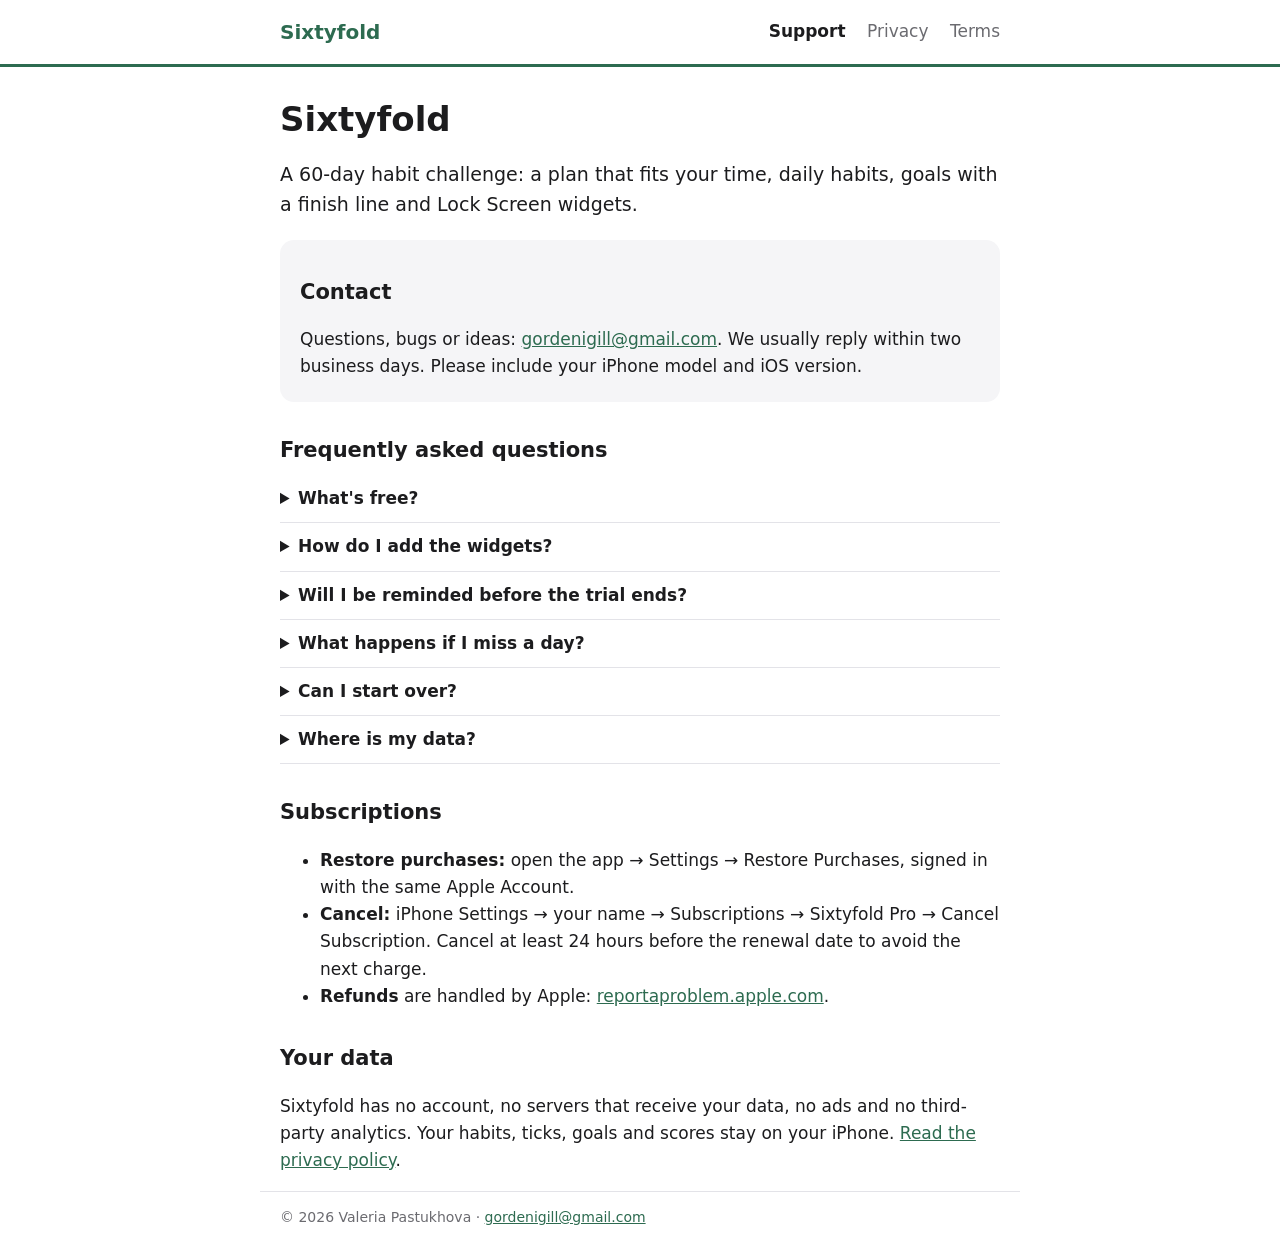
==== sixtyfold/index.html @ 9a2c5279 "Sixtyfold support, privacy and terms pages Co-Authored-By: Claude Opus 5.5 <noreply@anthropic.com>" ====
<!doctype html>
<html lang="en">
<head>
<meta charset="utf-8">
<meta name="viewport" content="width=device-width, initial-scale=1">
<title>Sixtyfold — Support</title>
<link rel="stylesheet" href="../style.css">
<style>:root{--accent: #2D6B50;}</style></head>
<body>
<header class="top">
  <div class="wrap">
    <a class="brand" href="../sixtyfold/">Sixtyfold</a>
    <nav>
      <a href="../sixtyfold/" aria-current="page">Support</a>
      <a href="../sixtyfold/privacy/">Privacy</a>
      <a href="../sixtyfold/terms/">Terms</a>
    </nav>
  </div>
</header>
<main class="wrap">
<h1>Sixtyfold</h1>
<p class="lead">A 60-day habit challenge: a plan that fits your time, daily habits, goals with a finish line and Lock Screen widgets.</p>

<section class="card">
  <h2>Contact</h2>
  <p>Questions, bugs or ideas: <a href="mailto:gordenigill@gmail.com?subject=Sixtyfold%20support">gordenigill@gmail.com</a>.
  We usually reply within two business days. Please include your iPhone model and iOS version.</p>
</section>

<h2>Frequently asked questions</h2>
<details><summary>What&#39;s free?</summary><p>The 60-day challenge, 3 daily habits, 1 goal, and the Challenge and Year widgets. Sixtyfold Pro adds unlimited habits and goals, life areas and the Today and Goal Pace widgets.</p></details>
<details><summary>How do I add the widgets?</summary><p>Long-press the Home Screen or Lock Screen, tap Edit or Customize, then Add Widget and choose Sixtyfold. The Widgets tab in the app shows every widget with your data.</p></details>
<details><summary>Will I be reminded before the trial ends?</summary><p>Yes, if you allow notifications when you start the trial: one local reminder two days before the first charge. The paywall shows the exact charge date before you start.</p></details>
<details><summary>What happens if I miss a day?</summary><p>The challenge keeps counting. Your streak counts days where every habit was done, and it only breaks once the day is actually over. The 60-day map marks each day as done, partly done or missed.</p></details>
<details><summary>Can I start over?</summary><p>Yes. Settings → Start a new 60 days clears your ticks and starts again from day 1.</p></details>
<details><summary>Where is my data?</summary><p>Only on your iPhone. There is no account and no sync. Deleting the app deletes everything.</p></details>

<h2>Subscriptions</h2>
<ul>
  <li><strong>Restore purchases:</strong> open the app → Settings → Restore Purchases, signed in with the same Apple Account.</li>
  <li><strong>Cancel:</strong> iPhone Settings → your name → Subscriptions → Sixtyfold Pro → Cancel Subscription. Cancel at least 24 hours before the renewal date to avoid the next charge.</li>
  <li><strong>Refunds</strong> are handled by Apple: <a href="https://reportaproblem.apple.com">reportaproblem.apple.com</a>.</li>
</ul>

<h2>Your data</h2>
<p>Sixtyfold has no account, no servers that receive your data, no ads and no third-party analytics. Your habits, ticks, goals and scores stay on your iPhone. <a href="privacy/">Read the privacy policy</a>.</p>
</main>
<footer class="wrap">
  <p>© 2026 Valeria Pastukhova · <a href="mailto:gordenigill@gmail.com">gordenigill@gmail.com</a></p>
</footer>
</body>
</html>
---- style.css ----
:root { --accent: #3a6ea5; --ink: #1c1c1e; --muted: #6b6b70; --bg: #ffffff; --card: #f5f5f7; --line: #e3e3e8; }
@media (prefers-color-scheme: dark) {
  :root { --ink: #f2f2f7; --muted: #a1a1a8; --bg: #111113; --card: #1c1c1f; --line: #2c2c30; }
}
* { box-sizing: border-box; }
body { margin: 0; background: var(--bg); color: var(--ink); font: 17px/1.6 -apple-system, BlinkMacSystemFont, "Segoe UI", system-ui, sans-serif; }
.wrap { max-width: 760px; margin: 0 auto; padding: 0 20px; }
header.top { border-bottom: 3px solid var(--accent); }
header.top .wrap { display: flex; align-items: center; justify-content: space-between; gap: 16px; min-height: 64px; flex-wrap: wrap; }
.brand { font-weight: 700; font-size: 20px; color: var(--accent); text-decoration: none; }
nav a { margin-left: 16px; color: var(--muted); text-decoration: none; }
nav a[aria-current] { color: var(--ink); font-weight: 600; }
h1 { font-size: 34px; line-height: 1.2; margin: 32px 0 8px; }
h2 { font-size: 21px; margin: 32px 0 8px; }
a { color: var(--accent); }
.lead { font-size: 19px; }
.meta { color: var(--muted); margin-top: 0; }
.card { background: var(--card); border-radius: 14px; padding: 4px 20px; margin: 20px 0; }
.note { border-left: 4px solid var(--accent); padding: 8px 14px; background: var(--card); border-radius: 0 10px 10px 0; }
details { border-bottom: 1px solid var(--line); padding: 10px 0; }
summary { cursor: pointer; font-weight: 600; }
ul.apps { list-style: none; padding: 0; }
ul.apps li { border-left: 5px solid var(--accent); background: var(--card); border-radius: 0 12px 12px 0; padding: 12px 16px; margin: 12px 0; display: grid; gap: 2px; }
mark.todo { background: #ffe066; color: #000; border-radius: 4px; padding: 0 4px; }
footer { color: var(--muted); font-size: 14px; margin-top: 48px; padding-bottom: 32px; border-top: 1px solid var(--line); }
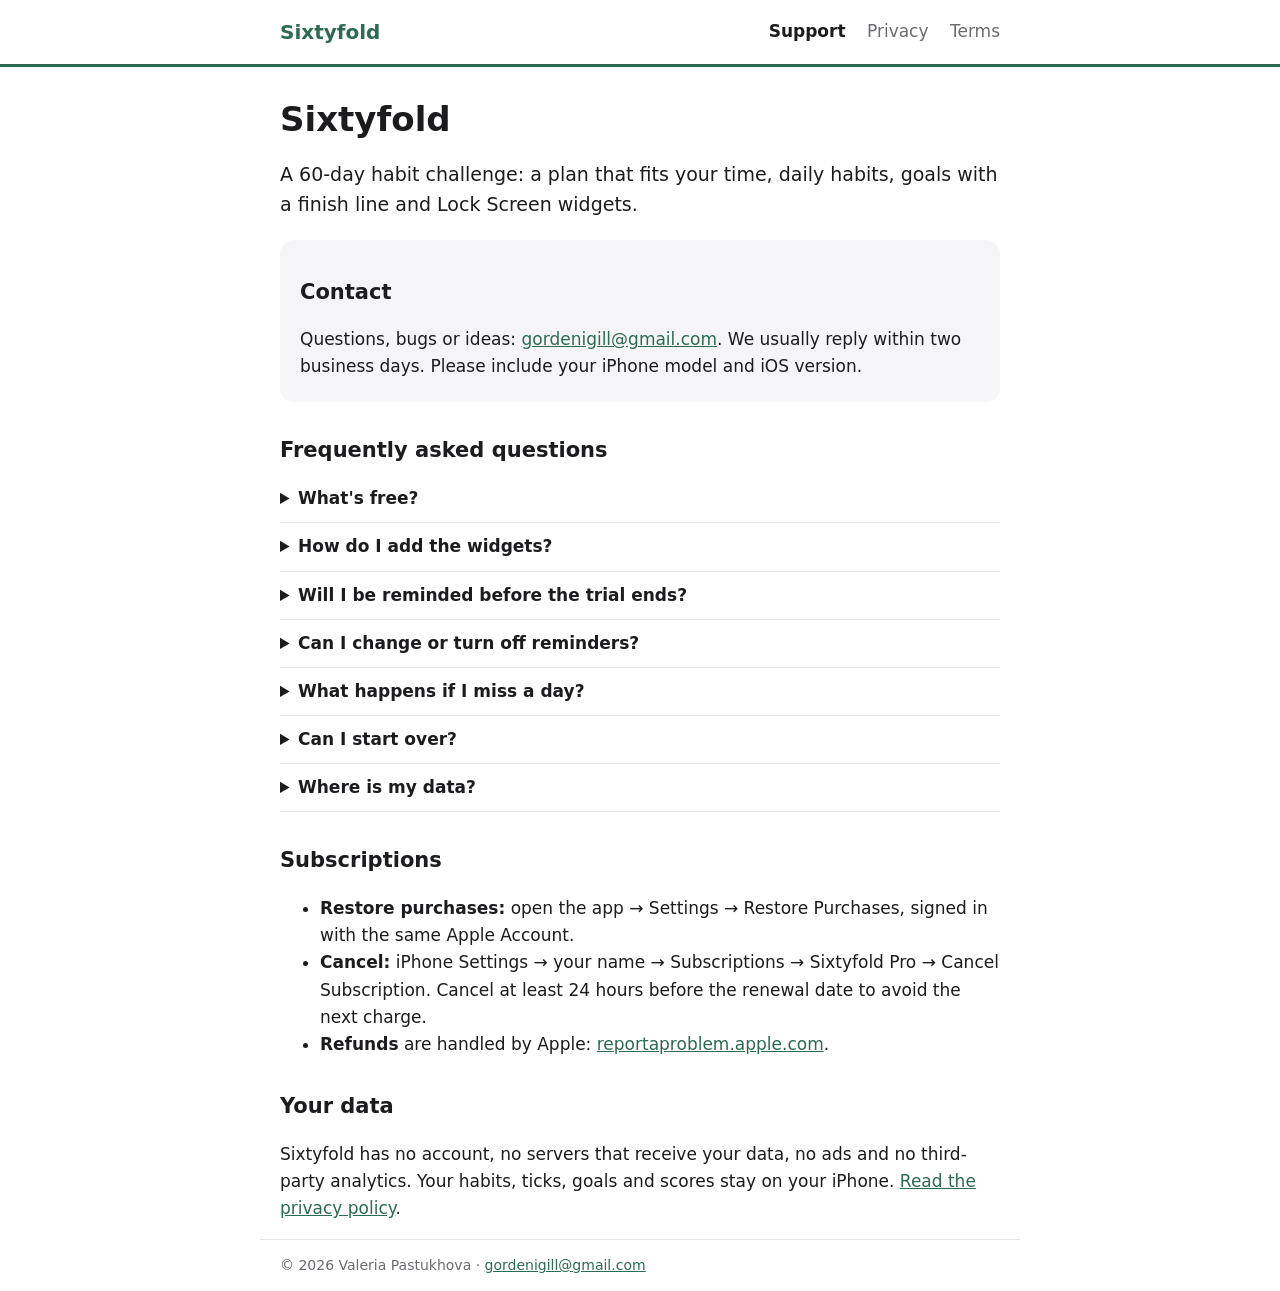
==== commit ce7f5409: "Sixtyfold: reminders in privacy policy and FAQ Co-Authored-By: Claude Opus 5.5 <noreply@anthropic.co" ====
--- a/sixtyfold/index.html
+++ b/sixtyfold/index.html
@@ -31,6 +31,7 @@
 <details><summary>What&#39;s free?</summary><p>The 60-day challenge, 3 daily habits, 1 goal, and the Challenge and Year widgets. Sixtyfold Pro adds unlimited habits and goals, life areas and the Today and Goal Pace widgets.</p></details>
 <details><summary>How do I add the widgets?</summary><p>Long-press the Home Screen or Lock Screen, tap Edit or Customize, then Add Widget and choose Sixtyfold. The Widgets tab in the app shows every widget with your data.</p></details>
 <details><summary>Will I be reminded before the trial ends?</summary><p>Yes, if you allow notifications when you start the trial: one local reminder two days before the first charge. The paywall shows the exact charge date before you start.</p></details>
+<details><summary>Can I change or turn off reminders?</summary><p>Yes. Settings → Reminders has a switch and a time for the morning and evening reminders and a switch for the after-two-days-away note. The evening one only comes on days you haven&#39;t finished.</p></details>
 <details><summary>What happens if I miss a day?</summary><p>The challenge keeps counting. Your streak counts days where every habit was done, and it only breaks once the day is actually over. The 60-day map marks each day as done, partly done or missed.</p></details>
 <details><summary>Can I start over?</summary><p>Yes. Settings → Start a new 60 days clears your ticks and starts again from day 1.</p></details>
 <details><summary>Where is my data?</summary><p>Only on your iPhone. There is no account and no sync. Deleting the app deletes everything.</p></details>
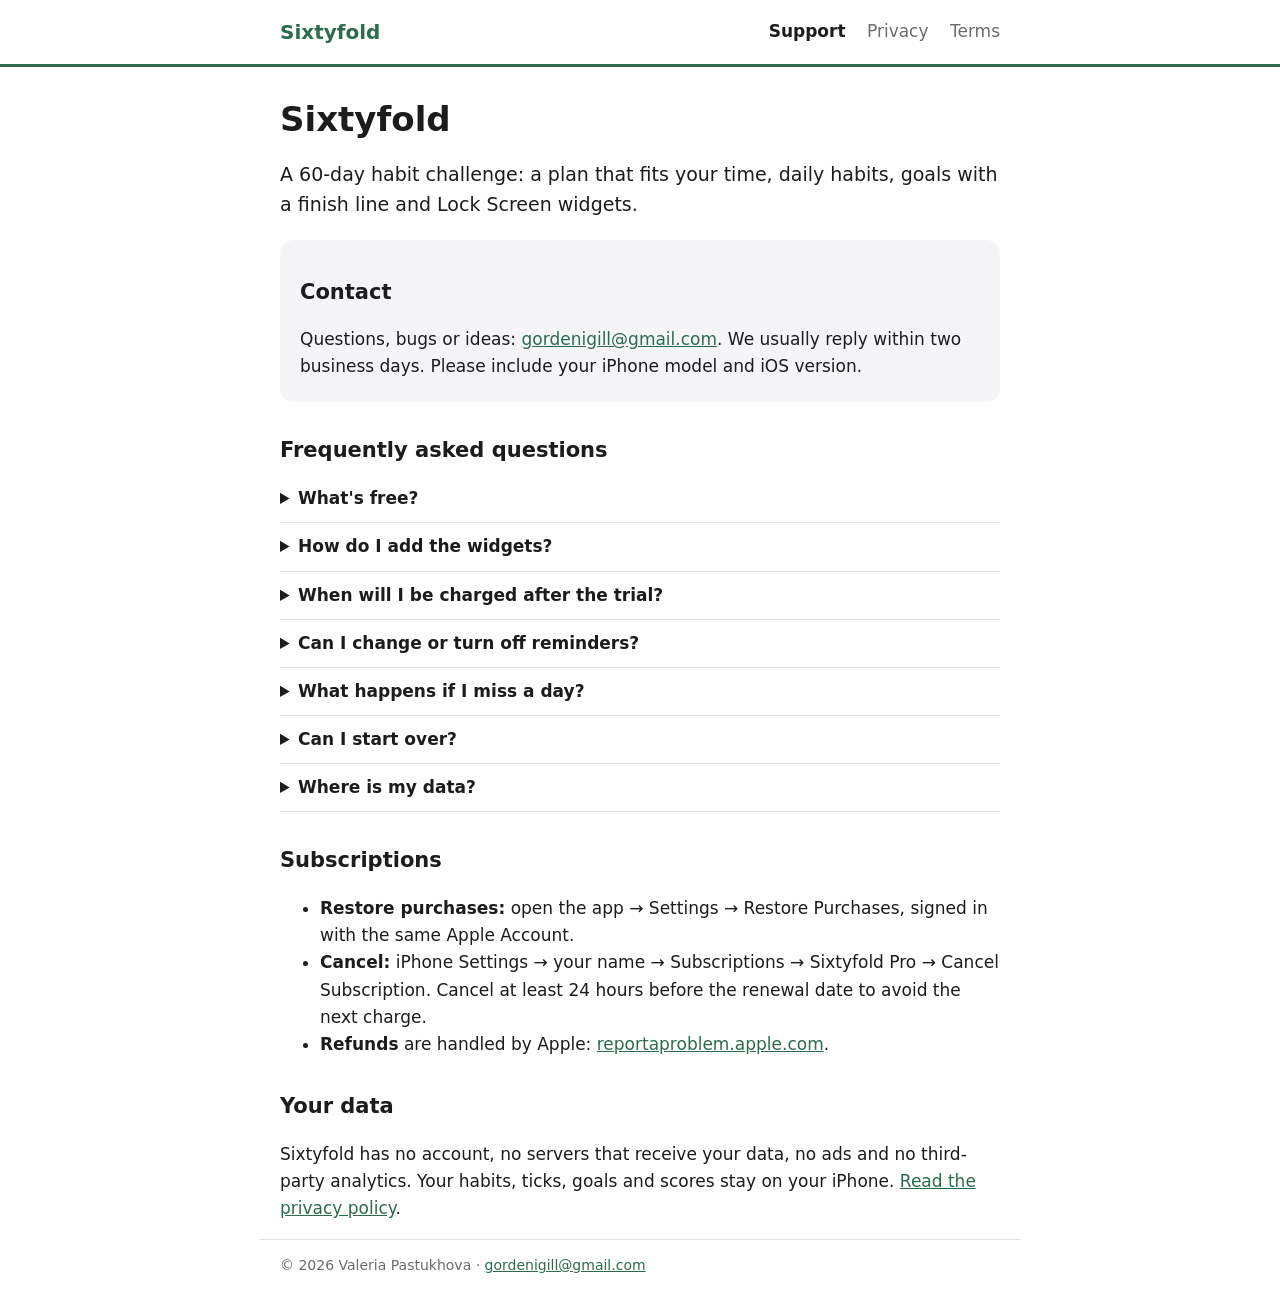
==== commit ee209fa9: "Sixtyfold: no trial reminder Co-Authored-By: Claude Opus 5.5 <noreply@anthropic.com>" ====
--- a/sixtyfold/index.html
+++ b/sixtyfold/index.html
@@ -30,7 +30,7 @@
 <h2>Frequently asked questions</h2>
 <details><summary>What&#39;s free?</summary><p>The 60-day challenge, 3 daily habits, 1 goal, and the Challenge and Year widgets. Sixtyfold Pro adds unlimited habits and goals, life areas and the Today and Goal Pace widgets.</p></details>
 <details><summary>How do I add the widgets?</summary><p>Long-press the Home Screen or Lock Screen, tap Edit or Customize, then Add Widget and choose Sixtyfold. The Widgets tab in the app shows every widget with your data.</p></details>
-<details><summary>Will I be reminded before the trial ends?</summary><p>Yes, if you allow notifications when you start the trial: one local reminder two days before the first charge. The paywall shows the exact charge date before you start.</p></details>
+<details><summary>When will I be charged after the trial?</summary><p>The paywall shows the exact charge date before you start. To avoid the charge, cancel at least 24 hours before it in iPhone Settings → your name → Subscriptions.</p></details>
 <details><summary>Can I change or turn off reminders?</summary><p>Yes. Settings → Reminders has a switch and a time for the morning and evening reminders and a switch for the after-two-days-away note. The evening one only comes on days you haven&#39;t finished.</p></details>
 <details><summary>What happens if I miss a day?</summary><p>The challenge keeps counting. Your streak counts days where every habit was done, and it only breaks once the day is actually over. The 60-day map marks each day as done, partly done or missed.</p></details>
 <details><summary>Can I start over?</summary><p>Yes. Settings → Start a new 60 days clears your ticks and starts again from day 1.</p></details>
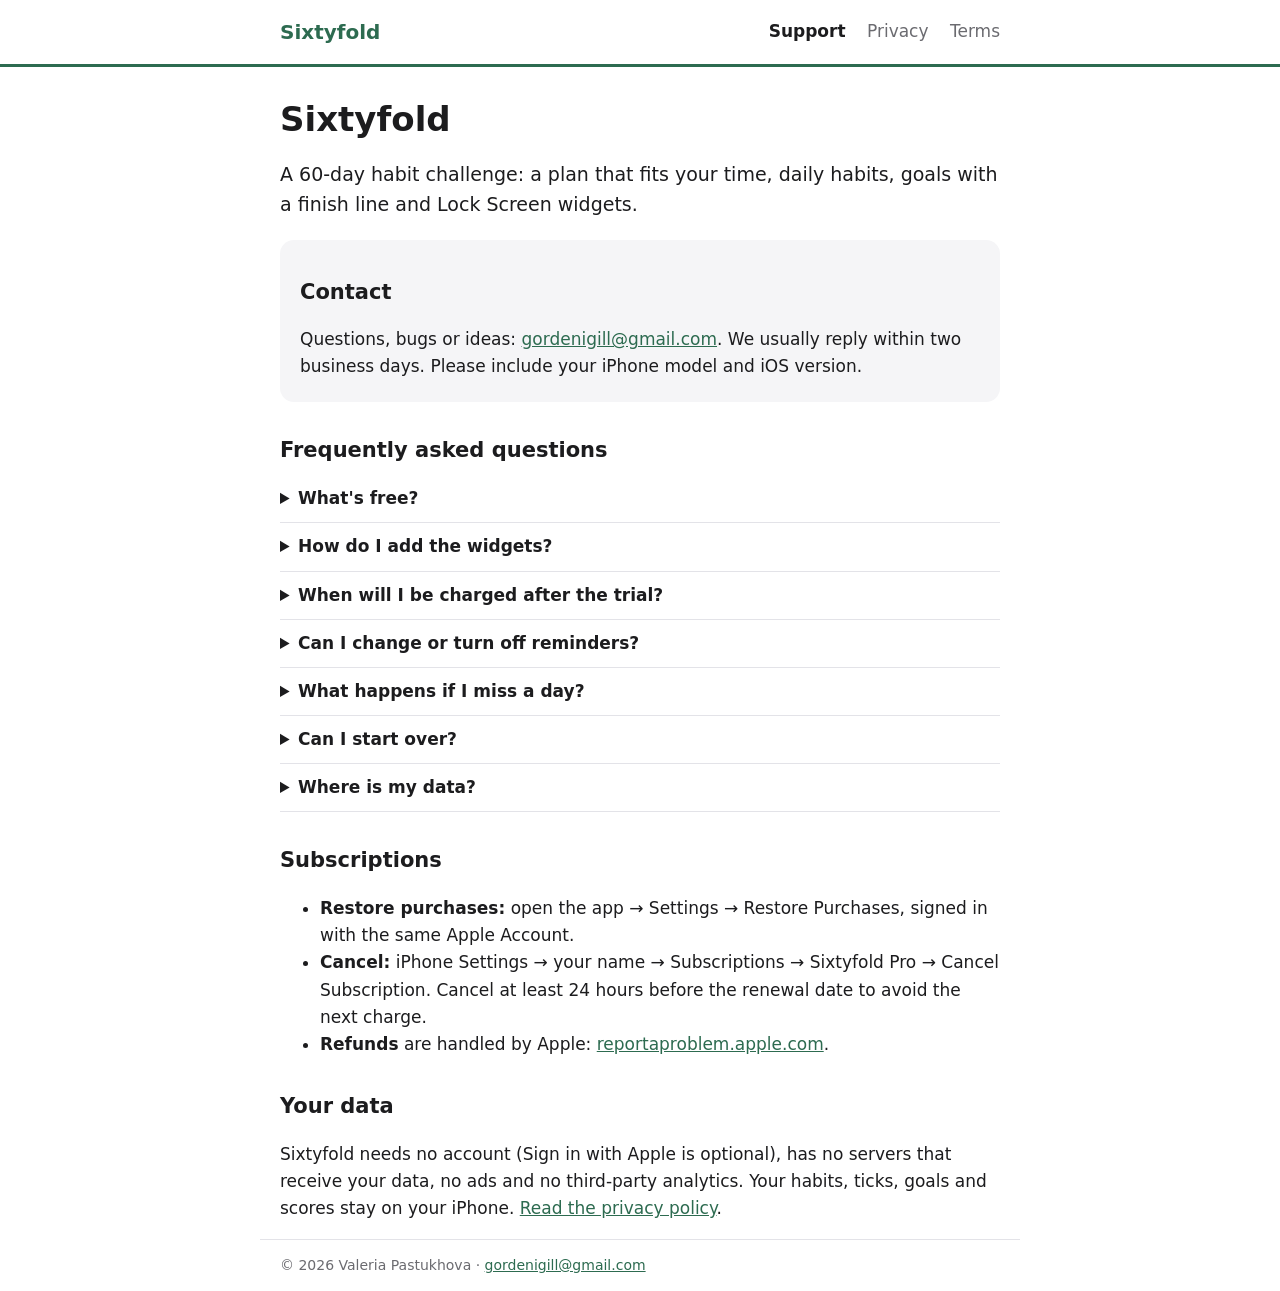
==== commit e082b8fa: "Sixtyfold: optional Sign in with Apple in privacy policy and FAQ" ====
--- a/sixtyfold/index.html
+++ b/sixtyfold/index.html
@@ -34,7 +34,7 @@
 <details><summary>Can I change or turn off reminders?</summary><p>Yes. Settings → Reminders has a switch and a time for the morning and evening reminders and a switch for the after-two-days-away note. The evening one only comes on days you haven&#39;t finished.</p></details>
 <details><summary>What happens if I miss a day?</summary><p>The challenge keeps counting. Your streak counts days where every habit was done, and it only breaks once the day is actually over. The 60-day map marks each day as done, partly done or missed.</p></details>
 <details><summary>Can I start over?</summary><p>Yes. Settings → Start a new 60 days clears your ticks and starts again from day 1.</p></details>
-<details><summary>Where is my data?</summary><p>Only on your iPhone. There is no account and no sync. Deleting the app deletes everything.</p></details>
+<details><summary>Where is my data?</summary><p>Only on your iPhone. There is no sync; Sign in with Apple is optional and only lets the app greet you by name. Deleting the app, or Settings → Delete account, deletes everything.</p></details>
 
 <h2>Subscriptions</h2>
 <ul>
@@ -44,7 +44,7 @@
 </ul>
 
 <h2>Your data</h2>
-<p>Sixtyfold has no account, no servers that receive your data, no ads and no third-party analytics. Your habits, ticks, goals and scores stay on your iPhone. <a href="privacy/">Read the privacy policy</a>.</p>
+<p>Sixtyfold needs no account (Sign in with Apple is optional), has no servers that receive your data, no ads and no third-party analytics. Your habits, ticks, goals and scores stay on your iPhone. <a href="privacy/">Read the privacy policy</a>.</p>
 </main>
 <footer class="wrap">
   <p>© 2026 Valeria Pastukhova · <a href="mailto:gordenigill@gmail.com">gordenigill@gmail.com</a></p>
